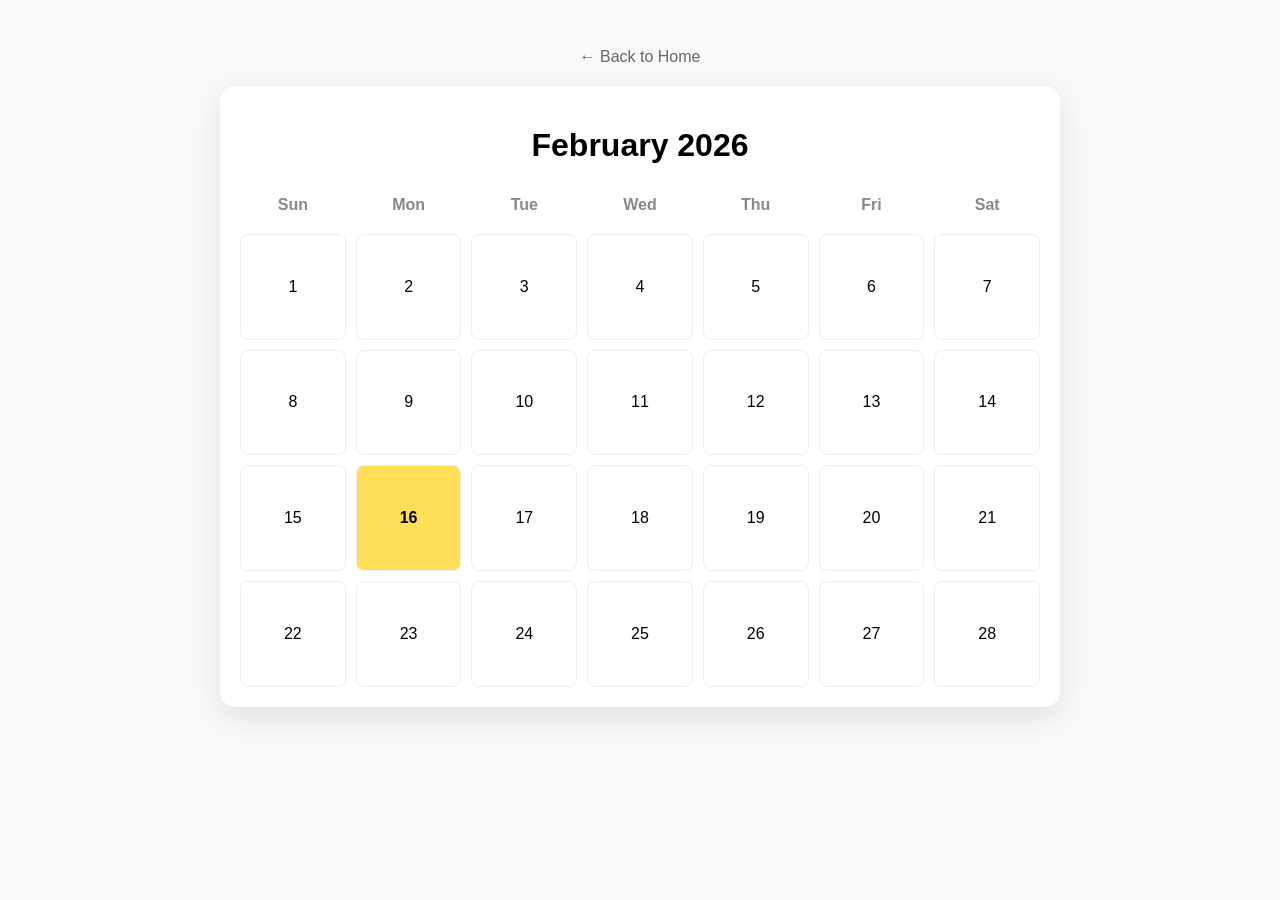
==== calendar.html @ 12e28199 "Create calendar.html" ====
<!DOCTYPE html>
<html lang="en">
<head>
    <meta charset="UTF-8">
    <meta name="viewport" content="width=device-width, initial-scale=1.0">
    <title>Study Calendar</title>
    <style>
        body { font-family: sans-serif; padding: 40px; background-color: #f9f9f9; text-align: center; }
        .back-link { display: block; margin-bottom: 20px; color: #666; text-decoration: none; }
        
        .calendar-container {
            max-width: 800px;
            margin: 0 auto;
            background: white;
            padding: 20px;
            border-radius: 15px;
            box-shadow: 0 10px 30px rgba(0,0,0,0.1);
        }

        .calendar-grid {
            display: grid;
            grid-template-columns: repeat(7, 1fr);
            gap: 10px;
            margin-top: 20px;
        }

        .day-label { font-weight: bold; padding: 10px; color: #888; }
        
        .day {
            aspect-ratio: 1 / 1;
            border: 1px solid #eee;
            display: flex;
            align-items: center;
            justify-content: center;
            border-radius: 8px;
            cursor: pointer;
        }

        .day:hover { background-color: #fff9db; border-color: #ffde59; }
        .today { background-color: #ffde59; font-weight: bold; }
    </style>
</head>
<body>

    <a href="index.html" class="back-link">← Back to Home</a>
    
    <div class="calendar-container">
        <h1>February 2026</h1>
        <div class="calendar-grid">
            <div class="day-label">Sun</div><div class="day-label">Mon</div>
            <div class="day-label">Tue</div><div class="day-label">Wed</div>
            <div class="day-label">Thu</div><div class="day-label">Fri</div>
            <div class="day-label">Sat</div>

            <div class="day">1</div><div class="day">2</div><div class="day">3</div>
            <div class="day">4</div><div class="day">5</div><div class="day">6</div>
            <div class="day">7</div><div class="day">8</div><div class="day">9</div>
            <div class="day">10</div><div class="day">11</div><div class="day">12</div>
            <div class="day">13</div><div class="day">14</div><div class="day">15</div>
            <div class="day today">16</div> <div class="day">17</div><div class="day">18</div><div class="day">19</div>
            <div class="day">20</div><div class="day">21</div><div class="day">22</div>
            <div class="day">23</div><div class="day">24</div><div class="day">25</div>
            <div class="day">26</div><div class="day">27</div><div class="day">28</div>
        </div>
    </div>

</body>
</html>
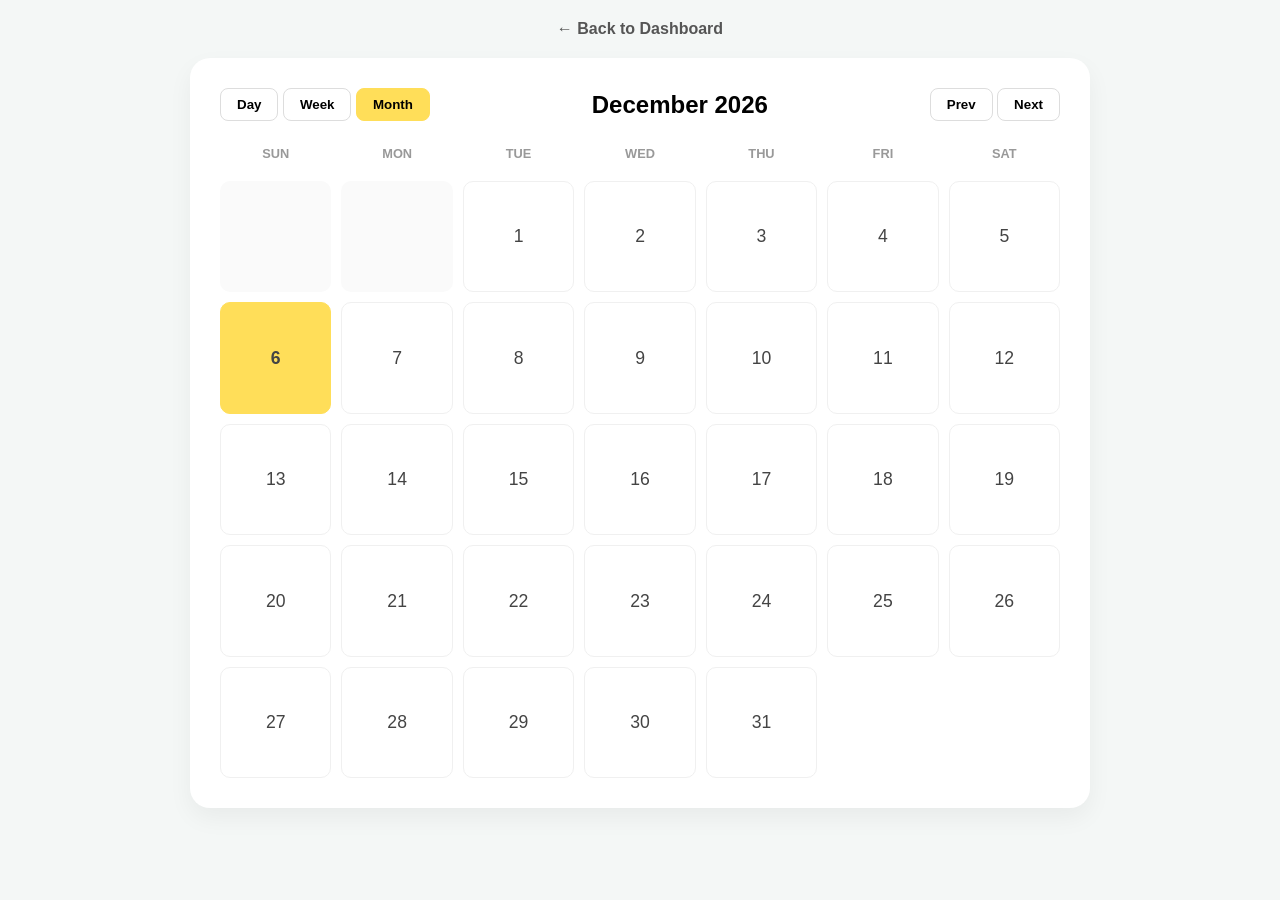
==== commit 4b36d2fc: "Update calendar.html" ====
--- a/calendar.html
+++ b/calendar.html
@@ -3,66 +3,175 @@
 <head>
     <meta charset="UTF-8">
     <meta name="viewport" content="width=device-width, initial-scale=1.0">
-    <title>Study Calendar</title>
+    <title>Study Calendar - Dynamic</title>
     <style>
-        body { font-family: sans-serif; padding: 40px; background-color: #f9f9f9; text-align: center; }
-        .back-link { display: block; margin-bottom: 20px; color: #666; text-decoration: none; }
+        * { margin: 0; padding: 0; box-sizing: border-box; }
+        body { font-family: 'Segoe UI', sans-serif; background-color: #f4f7f6; padding: 20px; text-align: center; }
+        
+        .back-link { display: inline-block; margin-bottom: 20px; color: #555; text-decoration: none; font-weight: bold; }
         
         .calendar-container {
-            max-width: 800px;
+            max-width: 900px;
             margin: 0 auto;
             background: white;
-            padding: 20px;
-            border-radius: 15px;
-            box-shadow: 0 10px 30px rgba(0,0,0,0.1);
+            padding: 30px;
+            border-radius: 20px;
+            box-shadow: 0 10px 25px rgba(0,0,0,0.05);
         }
 
+        /* View & Navigation Controls */
+        .controls {
+            display: flex;
+            justify-content: space-between;
+            align-items: center;
+            margin-bottom: 25px;
+            flex-wrap: wrap;
+            gap: 15px;
+        }
+
+        .view-switcher button, .nav-buttons button {
+            padding: 8px 16px;
+            border: 1px solid #ddd;
+            background: white;
+            cursor: pointer;
+            border-radius: 8px;
+            font-weight: 600;
+            transition: 0.2s;
+        }
+
+        .view-switcher button.active { background: #ffde59; border-color: #ffde59; }
+        .nav-buttons button:hover { background: #eee; }
+
+        #monthDisplay { font-size: 1.5rem; font-weight: 800; min-width: 200px; }
+
+        /* Grid Setup */
         .calendar-grid {
             display: grid;
             grid-template-columns: repeat(7, 1fr);
             gap: 10px;
-            margin-top: 20px;
         }
 
-        .day-label { font-weight: bold; padding: 10px; color: #888; }
+        .day-header { font-weight: bold; color: #999; text-transform: uppercase; font-size: 0.8rem; padding-bottom: 10px; }
         
         .day {
-            aspect-ratio: 1 / 1;
-            border: 1px solid #eee;
+            aspect-ratio: 1/1;
+            border: 1px solid #f0f0f0;
+            border-radius: 10px;
             display: flex;
+            flex-direction: column;
             align-items: center;
             justify-content: center;
-            border-radius: 8px;
-            cursor: pointer;
+            font-size: 1.1rem;
+            color: #444;
+            transition: 0.2s;
         }
 
-        .day:hover { background-color: #fff9db; border-color: #ffde59; }
-        .today { background-color: #ffde59; font-weight: bold; }
+        .day:hover { background-color: #fffde7; border-color: #ffde59; cursor: pointer; }
+        .padding-day { background-color: #fafafa; color: #ccc; border: none; }
+        .today { background-color: #ffde59; font-weight: bold; border-color: #ffde59; }
+
+        /* Responsive */
+        @media (max-width: 600px) {
+            .controls { justify-content: center; }
+            #monthDisplay { width: 100%; order: -1; }
+        }
     </style>
 </head>
 <body>
 
-    <a href="index.html" class="back-link">← Back to Home</a>
+    <a href="index.html" class="back-link">← Back to Dashboard</a>
     
     <div class="calendar-container">
-        <h1>February 2026</h1>
-        <div class="calendar-grid">
-            <div class="day-label">Sun</div><div class="day-label">Mon</div>
-            <div class="day-label">Tue</div><div class="day-label">Wed</div>
-            <div class="day-label">Thu</div><div class="day-label">Fri</div>
-            <div class="day-label">Sat</div>
+        <div class="controls">
+            <div class="view-switcher">
+                <button onclick="changeView('day')">Day</button>
+                <button onclick="changeView('week')">Week</button>
+                <button class="active" onclick="changeView('month')">Month</button>
+            </div>
 
-            <div class="day">1</div><div class="day">2</div><div class="day">3</div>
-            <div class="day">4</div><div class="day">5</div><div class="day">6</div>
-            <div class="day">7</div><div class="day">8</div><div class="day">9</div>
-            <div class="day">10</div><div class="day">11</div><div class="day">12</div>
-            <div class="day">13</div><div class="day">14</div><div class="day">15</div>
-            <div class="day today">16</div> <div class="day">17</div><div class="day">18</div><div class="day">19</div>
-            <div class="day">20</div><div class="day">21</div><div class="day">22</div>
-            <div class="day">23</div><div class="day">24</div><div class="day">25</div>
-            <div class="day">26</div><div class="day">27</div><div class="day">28</div>
+            <div id="monthDisplay"></div>
+
+            <div class="nav-buttons">
+                <button onclick="moveMonth(-1)">Prev</button>
+                <button onclick="moveMonth(1)">Next</button>
+            </div>
         </div>
+
+        <div id="calendarGrid" class="calendar-grid">
+            </div>
     </div>
 
+    <script>
+        let nav = 0; // Tracks which month we are looking at (0 = current)
+        const calendarGrid = document.getElementById('calendarGrid');
+        const monthDisplay = document.getElementById('monthDisplay');
+
+        function loadCalendar() {
+            const dt = new Date();
+            if (nav !== 0) {
+                dt.setMonth(new Date().getMonth() + nav);
+            }
+
+            const day = dt.getDate();
+            const month = dt.getMonth();
+            const year = dt.getFullYear();
+
+            const firstDayOfMonth = new Date(year, month, 1);
+            const daysInMonth = new Date(year, month + 1, 0).getDate();
+            
+            const dateString = firstDayOfMonth.toLocaleDateString('en-us', {
+                weekday: 'long',
+                year: 'numeric',
+                month: 'long',
+                day: 'numeric',
+            });
+
+            const padDays = firstDayOfMonth.getDay();
+
+            monthDisplay.innerText = `${dt.toLocaleDateString('en-us', { month: 'long' })} ${year}`;
+            calendarGrid.innerHTML = '';
+
+            // Add Headers
+            const weekDays = ['Sun', 'Mon', 'Tue', 'Wed', 'Thu', 'Fri', 'Sat'];
+            weekDays.forEach(d => {
+                const daySq = document.createElement('div');
+                daySq.classList.add('day-header');
+                daySq.innerText = d;
+                calendarGrid.appendChild(daySq);
+            });
+
+            // Add Padding Days (empty days from previous month)
+            for(let i = 1; i <= padDays; i++) {
+                const daySq = document.createElement('div');
+                daySq.classList.add('day', 'padding-day');
+                calendarGrid.appendChild(daySq);
+            }
+
+            // Add Actual Days
+            for(let i = 1; i <= daysInMonth; i++) {
+                const daySq = document.createElement('div');
+                daySq.classList.add('day');
+                daySq.innerText = i;
+
+                if (i === new Date().getDate() && nav === 0) {
+                    daySq.classList.add('today');
+                }
+
+                calendarGrid.appendChild(daySq);
+            }
+        }
+
+        function moveMonth(dir) {
+            nav += dir;
+            loadCalendar();
+        }
+
+        function changeView(view) {
+            alert("Switching to " + view + " view! (This would trigger a different layout in a full app)");
+            // Note: For a real app, this would swap the grid for a single-day or 7-day view.
+        }
+
+        loadCalendar();
+    </script>
 </body>
 </html>
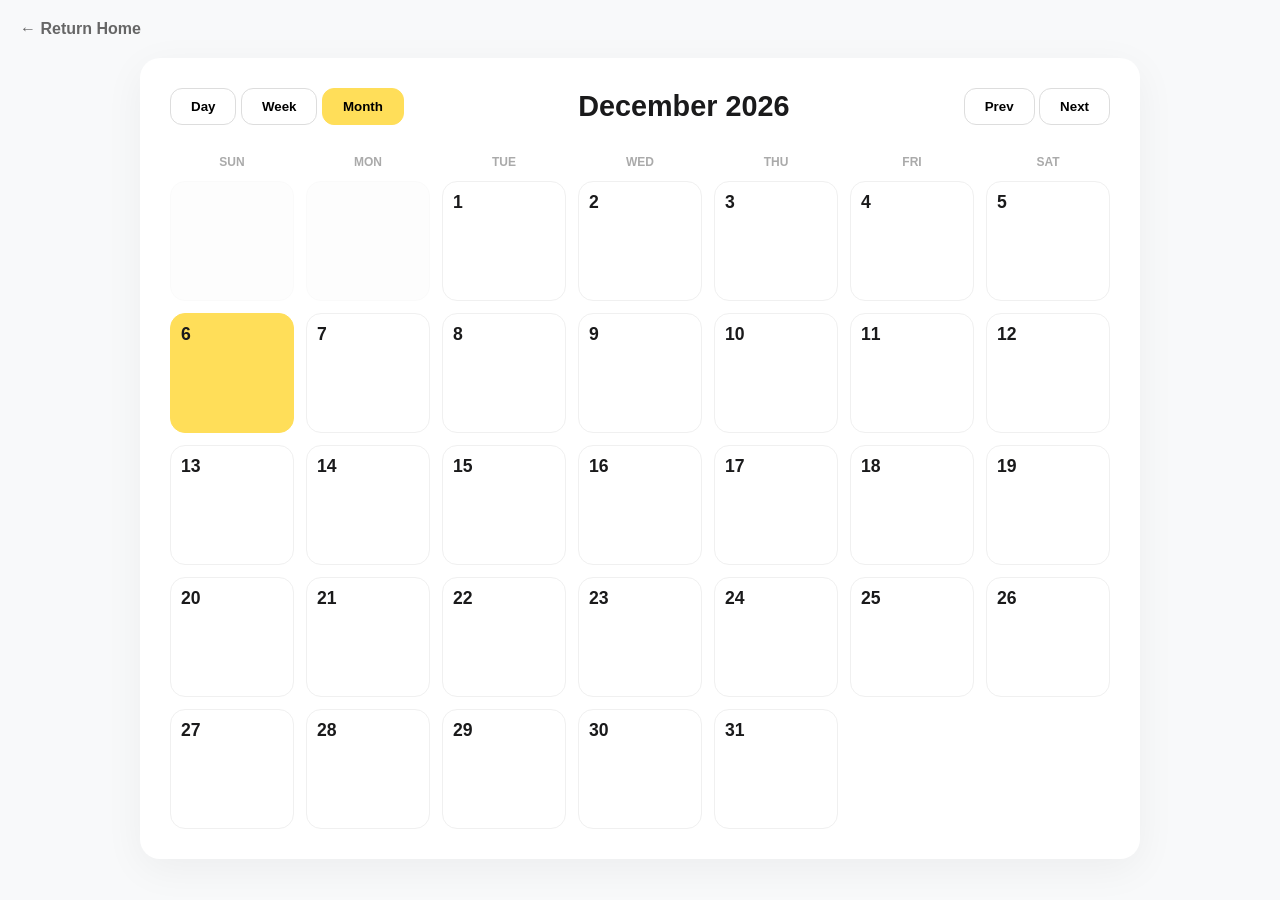
==== commit ddb7b54a: "Update calendar.html" ====
--- a/calendar.html
+++ b/calendar.html
@@ -3,175 +3,266 @@
 <head>
     <meta charset="UTF-8">
     <meta name="viewport" content="width=device-width, initial-scale=1.0">
-    <title>Study Calendar - Dynamic</title>
+    <title>Study App - Dynamic Calendar</title>
     <style>
+        :root {
+            --primary-yellow: #ffde59;
+            --hover-yellow: #fbd01e;
+            --bg-gray: #f8f9fa;
+            --text-dark: #1a1a1b;
+        }
+
         * { margin: 0; padding: 0; box-sizing: border-box; }
-        body { font-family: 'Segoe UI', sans-serif; background-color: #f4f7f6; padding: 20px; text-align: center; }
-        
-        .back-link { display: inline-block; margin-bottom: 20px; color: #555; text-decoration: none; font-weight: bold; }
-        
+        
+        body { 
+            font-family: 'Segoe UI', Tahoma, Geneva, Verdana, sans-serif; 
+            background-color: var(--bg-gray); 
+            padding: 20px; 
+            color: var(--text-dark);
+        }
+
+        .back-link { 
+            display: inline-block; 
+            margin-bottom: 20px; 
+            color: #666; 
+            text-decoration: none; 
+            font-weight: 600;
+        }
+
         .calendar-container {
-            max-width: 900px;
+            max-width: 1000px;
             margin: 0 auto;
             background: white;
             padding: 30px;
             border-radius: 20px;
-            box-shadow: 0 10px 25px rgba(0,0,0,0.05);
-        }
-
-        /* View & Navigation Controls */
-        .controls {
+            box-shadow: 0 10px 40px rgba(0,0,0,0.05);
+        }
+
+        /* Controls Section */
+        .header-controls {
             display: flex;
             justify-content: space-between;
             align-items: center;
-            margin-bottom: 25px;
+            margin-bottom: 30px;
             flex-wrap: wrap;
             gap: 15px;
         }
 
         .view-switcher button, .nav-buttons button {
-            padding: 8px 16px;
+            padding: 10px 20px;
             border: 1px solid #ddd;
             background: white;
             cursor: pointer;
-            border-radius: 8px;
-            font-weight: 600;
-            transition: 0.2s;
-        }
-
-        .view-switcher button.active { background: #ffde59; border-color: #ffde59; }
-        .nav-buttons button:hover { background: #eee; }
-
-        #monthDisplay { font-size: 1.5rem; font-weight: 800; min-width: 200px; }
-
-        /* Grid Setup */
+            border-radius: 12px;
+            font-weight: 700;
+            transition: 0.3s;
+        }
+
+        .view-switcher button.active {
+            background: var(--primary-yellow);
+            border-color: var(--primary-yellow);
+        }
+
+        #monthDisplay { font-size: 1.8rem; font-weight: 900; }
+
+        /* Grid Layouts */
         .calendar-grid {
             display: grid;
-            grid-template-columns: repeat(7, 1fr);
-            gap: 10px;
-        }
-
-        .day-header { font-weight: bold; color: #999; text-transform: uppercase; font-size: 0.8rem; padding-bottom: 10px; }
-        
-        .day {
-            aspect-ratio: 1/1;
+            gap: 12px;
+            transition: all 0.3s ease;
+        }
+
+        /* Month View Specifics */
+        .grid-month { grid-template-columns: repeat(7, 1fr); }
+        
+        /* Week View Specifics */
+        .grid-week { grid-template-columns: repeat(7, 1fr); }
+
+        /* Day View Specifics */
+        .grid-day { grid-template-columns: 1fr; }
+
+        .day-header { 
+            font-weight: bold; 
+            color: #aaa; 
+            text-transform: uppercase; 
+            font-size: 0.75rem; 
+            text-align: center;
+        }
+        
+        .day-box {
+            min-height: 120px;
             border: 1px solid #f0f0f0;
-            border-radius: 10px;
+            border-radius: 15px;
+            padding: 10px;
             display: flex;
             flex-direction: column;
-            align-items: center;
-            justify-content: center;
-            font-size: 1.1rem;
+            transition: 0.2s;
+        }
+
+        .day-box:hover { background-color: #fffef0; border-color: var(--primary-yellow); }
+        
+        .today { 
+            background-color: var(--primary-yellow) !important; 
+            border-color: var(--primary-yellow);
+        }
+
+        .padding-day { background-color: #fafafa; opacity: 0.3; }
+
+        /* Task Input Area for Day/Week View */
+        .task-input {
+            width: 100%;
+            border: none;
+            background: transparent;
+            font-family: inherit;
+            resize: none;
+            outline: none;
+            margin-top: 5px;
+            font-size: 0.9rem;
             color: #444;
-            transition: 0.2s;
-        }
-
-        .day:hover { background-color: #fffde7; border-color: #ffde59; cursor: pointer; }
-        .padding-day { background-color: #fafafa; color: #ccc; border: none; }
-        .today { background-color: #ffde59; font-weight: bold; border-color: #ffde59; }
-
-        /* Responsive */
-        @media (max-width: 600px) {
-            .controls { justify-content: center; }
-            #monthDisplay { width: 100%; order: -1; }
+        }
+
+        .day-title { font-weight: 800; font-size: 1.1rem; margin-bottom: 5px; }
+
+        @media (max-width: 768px) {
+            .grid-week { grid-template-columns: 1fr; }
+            #monthDisplay { font-size: 1.4rem; order: -1; width: 100%; text-align: center; }
         }
     </style>
 </head>
 <body>
 
-    <a href="index.html" class="back-link">← Back to Dashboard</a>
+    <a href="index.html" class="back-link">← Return Home</a>
     
     <div class="calendar-container">
-        <div class="controls">
+        <div class="header-controls">
             <div class="view-switcher">
-                <button onclick="changeView('day')">Day</button>
-                <button onclick="changeView('week')">Week</button>
-                <button class="active" onclick="changeView('month')">Month</button>
+                <button id="dayBtn" onclick="changeView('day')">Day</button>
+                <button id="weekBtn" onclick="changeView('week')">Week</button>
+                <button id="monthBtn" class="active" onclick="changeView('month')">Month</button>
             </div>
 
             <div id="monthDisplay"></div>
 
             <div class="nav-buttons">
-                <button onclick="moveMonth(-1)">Prev</button>
-                <button onclick="moveMonth(1)">Next</button>
+                <button onclick="moveTime(-1)">Prev</button>
+                <button onclick="moveTime(1)">Next</button>
             </div>
         </div>
 
-        <div id="calendarGrid" class="calendar-grid">
+        <div id="calendarGrid" class="calendar-grid grid-month">
             </div>
     </div>
 
     <script>
-        let nav = 0; // Tracks which month we are looking at (0 = current)
+        let nav = 0; // Displacement from current date
+        let view = 'month'; // 'day', 'week', 'month'
         const calendarGrid = document.getElementById('calendarGrid');
         const monthDisplay = document.getElementById('monthDisplay');
 
-        function loadCalendar() {
+        function init() {
+            render();
+        }
+
+        function render() {
             const dt = new Date();
             if (nav !== 0) {
-                dt.setMonth(new Date().getMonth() + nav);
-            }
-
-            const day = dt.getDate();
+                if (view === 'month') dt.setMonth(new Date().getMonth() + nav);
+                else if (view === 'week') dt.setDate(new Date().getDate() + (nav * 7));
+                else dt.setDate(new Date().getDate() + nav);
+            }
+
+            calendarGrid.innerHTML = '';
+            calendarGrid.className = 'calendar-grid'; // Reset
+
+            if (view === 'month') renderMonthView(dt);
+            else if (view === 'week') renderWeekView(dt);
+            else renderDayView(dt);
+        }
+
+        function renderMonthView(dt) {
+            calendarGrid.classList.add('grid-month');
+            const year = dt.getFullYear();
             const month = dt.getMonth();
-            const year = dt.getFullYear();
-
-            const firstDayOfMonth = new Date(year, month, 1);
+            monthDisplay.innerText = dt.toLocaleDateString('en-us', { month: 'long', year: 'numeric' });
+
+            const firstDay = new Date(year, month, 1).getDay();
             const daysInMonth = new Date(year, month + 1, 0).getDate();
+
+            ['Sun', 'Mon', 'Tue', 'Wed', 'Thu', 'Fri', 'Sat'].forEach(d => {
+                const h = document.createElement('div');
+                h.className = 'day-header';
+                h.innerText = d;
+                calendarGrid.appendChild(h);
+            });
+
+            for(let i = 0; i < firstDay; i++) {
+                const p = document.createElement('div');
+                p.className = 'day-box padding-day';
+                calendarGrid.appendChild(p);
+            }
+
+            for(let i = 1; i <= daysInMonth; i++) {
+                const d = document.createElement('div');
+                d.className = 'day-box';
+                if (i === new Date().getDate() && nav === 0) d.classList.add('today');
+                d.innerHTML = `<div class="day-title">${i}</div>`;
+                calendarGrid.appendChild(d);
+            }
+        }
+
+        function renderWeekView(dt) {
+            calendarGrid.classList.add('grid-week');
+            const startOfWeek = new Date(dt);
+            startOfWeek.setDate(dt.getDate() - dt.getDay());
             
-            const dateString = firstDayOfMonth.toLocaleDateString('en-us', {
-                weekday: 'long',
-                year: 'numeric',
-                month: 'long',
-                day: 'numeric',
-            });
-
-            const padDays = firstDayOfMonth.getDay();
-
-            monthDisplay.innerText = `${dt.toLocaleDateString('en-us', { month: 'long' })} ${year}`;
-            calendarGrid.innerHTML = '';
-
-            // Add Headers
-            const weekDays = ['Sun', 'Mon', 'Tue', 'Wed', 'Thu', 'Fri', 'Sat'];
-            weekDays.forEach(d => {
-                const daySq = document.createElement('div');
-                daySq.classList.add('day-header');
-                daySq.innerText = d;
-                calendarGrid.appendChild(daySq);
-            });
-
-            // Add Padding Days (empty days from previous month)
-            for(let i = 1; i <= padDays; i++) {
-                const daySq = document.createElement('div');
-                daySq.classList.add('day', 'padding-day');
-                calendarGrid.appendChild(daySq);
-            }
-
-            // Add Actual Days
-            for(let i = 1; i <= daysInMonth; i++) {
-                const daySq = document.createElement('div');
-                daySq.classList.add('day');
-                daySq.innerText = i;
-
-                if (i === new Date().getDate() && nav === 0) {
-                    daySq.classList.add('today');
-                }
-
-                calendarGrid.appendChild(daySq);
-            }
-        }
-
-        function moveMonth(dir) {
+            monthDisplay.innerText = "Week of " + startOfWeek.toLocaleDateString('en-us', { month: 'short', day: 'numeric' });
+
+            for(let i = 0; i < 7; i++) {
+                const day = new Date(startOfWeek);
+                day.setDate(startOfWeek.getDate() + i);
+                createTaskBox(day);
+            }
+        }
+
+        function renderDayView(dt) {
+            calendarGrid.classList.add('grid-day');
+            monthDisplay.innerText = dt.toLocaleDateString('en-us', { weekday: 'long', month: 'long', day: 'numeric' });
+            createTaskBox(dt, true);
+        }
+
+        function createTaskBox(date, isFullDay = false) {
+            const key = `task-${date.toDateString()}`;
+            const savedTask = localStorage.getItem(key) || "";
+
+            const box = document.createElement('div');
+            box.className = 'day-box';
+            if (isFullDay) box.style.minHeight = '400px';
+
+            box.innerHTML = `
+                <div class="day-title">${date.toLocaleDateString('en-us', { weekday: 'short', day: 'numeric' })}</div>
+                <textarea class="task-input" placeholder="Type study goals..." oninput="saveTask('${key}', this.value)">${savedTask}</textarea>
+            `;
+            calendarGrid.appendChild(box);
+        }
+
+        function saveTask(key, value) {
+            localStorage.setItem(key, value);
+        }
+
+        function moveTime(dir) {
             nav += dir;
-            loadCalendar();
-        }
-
-        function changeView(view) {
-            alert("Switching to " + view + " view! (This would trigger a different layout in a full app)");
-            // Note: For a real app, this would swap the grid for a single-day or 7-day view.
-        }
-
-        loadCalendar();
+            render();
+        }
+
+        function changeView(newView) {
+            view = newView;
+            nav = 0; // Reset navigation when switching views
+            document.querySelectorAll('.view-switcher button').forEach(b => b.classList.remove('active'));
+            document.getElementById(newView + 'Btn').classList.add('active');
+            render();
+        }
+
+        init();
     </script>
 </body>
 </html>
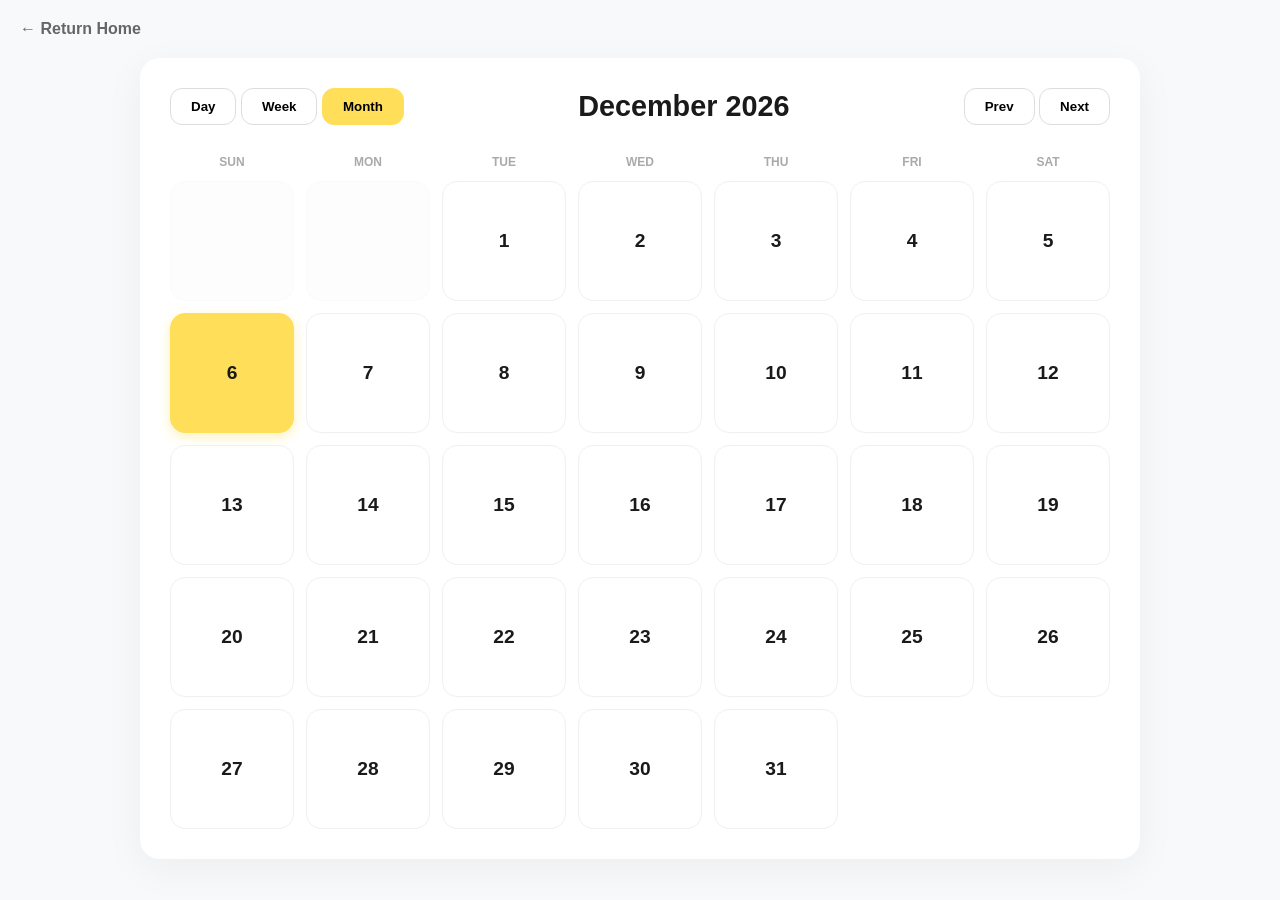
==== commit 9bed9b71: "Update calendar.html" ====
--- a/calendar.html
+++ b/calendar.html
@@ -3,7 +3,7 @@
 <head>
     <meta charset="UTF-8">
     <meta name="viewport" content="width=device-width, initial-scale=1.0">
-    <title>Study App - Dynamic Calendar</title>
+    <title>Study App - Clean Calendar</title>
     <style>
         :root {
             --primary-yellow: #ffde59;
@@ -15,7 +15,7 @@
         * { margin: 0; padding: 0; box-sizing: border-box; }
         
         body { 
-            font-family: 'Segoe UI', Tahoma, Geneva, Verdana, sans-serif; 
+            font-family: 'Segoe UI', sans-serif; 
             background-color: var(--bg-gray); 
             padding: 20px; 
             color: var(--text-dark);
@@ -38,7 +38,6 @@
             box-shadow: 0 10px 40px rgba(0,0,0,0.05);
         }
 
-        /* Controls Section */
         .header-controls {
             display: flex;
             justify-content: space-between;
@@ -65,20 +64,12 @@
 
         #monthDisplay { font-size: 1.8rem; font-weight: 900; }
 
-        /* Grid Layouts */
         .calendar-grid {
             display: grid;
             gap: 12px;
-            transition: all 0.3s ease;
-        }
-
-        /* Month View Specifics */
-        .grid-month { grid-template-columns: repeat(7, 1fr); }
-        
-        /* Week View Specifics */
-        .grid-week { grid-template-columns: repeat(7, 1fr); }
-
-        /* Day View Specifics */
+        }
+
+        .grid-month, .grid-week { grid-template-columns: repeat(7, 1fr); }
         .grid-day { grid-template-columns: 1fr; }
 
         .day-header { 
@@ -93,39 +84,30 @@
             min-height: 120px;
             border: 1px solid #f0f0f0;
             border-radius: 15px;
-            padding: 10px;
+            padding: 15px;
             display: flex;
             flex-direction: column;
+            align-items: center;
+            justify-content: center;
             transition: 0.2s;
-        }
-
-        .day-box:hover { background-color: #fffef0; border-color: var(--primary-yellow); }
-        
+            text-align: center;
+        }
+
+        /* Today Highlight (Works in all views) */
         .today { 
             background-color: var(--primary-yellow) !important; 
-            border-color: var(--primary-yellow);
-        }
+            border-color: var(--primary-yellow) !important;
+            box-shadow: 0 4px 12px rgba(255, 222, 89, 0.4);
+        }
+
+        .day-title { font-weight: 800; font-size: 1.2rem; }
+        .day-subtitle { font-size: 0.8rem; color: #888; margin-top: 4px; }
 
         .padding-day { background-color: #fafafa; opacity: 0.3; }
-
-        /* Task Input Area for Day/Week View */
-        .task-input {
-            width: 100%;
-            border: none;
-            background: transparent;
-            font-family: inherit;
-            resize: none;
-            outline: none;
-            margin-top: 5px;
-            font-size: 0.9rem;
-            color: #444;
-        }
-
-        .day-title { font-weight: 800; font-size: 1.1rem; margin-bottom: 5px; }
 
         @media (max-width: 768px) {
             .grid-week { grid-template-columns: 1fr; }
-            #monthDisplay { font-size: 1.4rem; order: -1; width: 100%; text-align: center; }
+            #monthDisplay { font-size: 1.4rem; width: 100%; text-align: center; }
         }
     </style>
 </head>
@@ -149,22 +131,18 @@
             </div>
         </div>
 
-        <div id="calendarGrid" class="calendar-grid grid-month">
-            </div>
+        <div id="calendarGrid" class="calendar-grid grid-month"></div>
     </div>
 
     <script>
-        let nav = 0; // Displacement from current date
-        let view = 'month'; // 'day', 'week', 'month'
+        let nav = 0; 
+        let view = 'month';
         const calendarGrid = document.getElementById('calendarGrid');
         const monthDisplay = document.getElementById('monthDisplay');
 
-        function init() {
-            render();
-        }
-
         function render() {
             const dt = new Date();
+            // Adjust date based on navigation
             if (nav !== 0) {
                 if (view === 'month') dt.setMonth(new Date().getMonth() + nav);
                 else if (view === 'week') dt.setDate(new Date().getDate() + (nav * 7));
@@ -172,11 +150,18 @@
             }
 
             calendarGrid.innerHTML = '';
-            calendarGrid.className = 'calendar-grid'; // Reset
+            calendarGrid.className = 'calendar-grid';
 
             if (view === 'month') renderMonthView(dt);
             else if (view === 'week') renderWeekView(dt);
             else renderDayView(dt);
+        }
+
+        function isToday(date) {
+            const today = new Date();
+            return date.getDate() === today.getDate() &&
+                   date.getMonth() === today.getMonth() &&
+                   date.getFullYear() === today.getFullYear();
         }
 
         function renderMonthView(dt) {
@@ -202,9 +187,10 @@
             }
 
             for(let i = 1; i <= daysInMonth; i++) {
+                const dateObj = new Date(year, month, i);
                 const d = document.createElement('div');
                 d.className = 'day-box';
-                if (i === new Date().getDate() && nav === 0) d.classList.add('today');
+                if (isToday(dateObj)) d.classList.add('today');
                 d.innerHTML = `<div class="day-title">${i}</div>`;
                 calendarGrid.appendChild(d);
             }
@@ -215,38 +201,35 @@
             const startOfWeek = new Date(dt);
             startOfWeek.setDate(dt.getDate() - dt.getDay());
             
-            monthDisplay.innerText = "Week of " + startOfWeek.toLocaleDateString('en-us', { month: 'short', day: 'numeric' });
+            monthDisplay.innerText = "Week View";
 
             for(let i = 0; i < 7; i++) {
                 const day = new Date(startOfWeek);
                 day.setDate(startOfWeek.getDate() + i);
-                createTaskBox(day);
+                
+                const box = document.createElement('div');
+                box.className = 'day-box';
+                if (isToday(day)) box.classList.add('today');
+                
+                box.innerHTML = `
+                    <div class="day-title">${day.getDate()}</div>
+                    <div class="day-subtitle">${day.toLocaleDateString('en-us', { weekday: 'short' })}</div>
+                `;
+                calendarGrid.appendChild(box);
             }
         }
 
         function renderDayView(dt) {
             calendarGrid.classList.add('grid-day');
             monthDisplay.innerText = dt.toLocaleDateString('en-us', { weekday: 'long', month: 'long', day: 'numeric' });
-            createTaskBox(dt, true);
-        }
-
-        function createTaskBox(date, isFullDay = false) {
-            const key = `task-${date.toDateString()}`;
-            const savedTask = localStorage.getItem(key) || "";
-
+            
             const box = document.createElement('div');
             box.className = 'day-box';
-            if (isFullDay) box.style.minHeight = '400px';
-
-            box.innerHTML = `
-                <div class="day-title">${date.toLocaleDateString('en-us', { weekday: 'short', day: 'numeric' })}</div>
-                <textarea class="task-input" placeholder="Type study goals..." oninput="saveTask('${key}', this.value)">${savedTask}</textarea>
-            `;
+            box.style.minHeight = '300px';
+            if (isToday(dt)) box.classList.add('today');
+            
+            box.innerHTML = `<div class="day-title" style="font-size: 3rem;">${dt.getDate()}</div>`;
             calendarGrid.appendChild(box);
-        }
-
-        function saveTask(key, value) {
-            localStorage.setItem(key, value);
         }
 
         function moveTime(dir) {
@@ -256,13 +239,13 @@
 
         function changeView(newView) {
             view = newView;
-            nav = 0; // Reset navigation when switching views
+            nav = 0; 
             document.querySelectorAll('.view-switcher button').forEach(b => b.classList.remove('active'));
             document.getElementById(newView + 'Btn').classList.add('active');
             render();
         }
 
-        init();
+        render();
     </script>
 </body>
 </html>
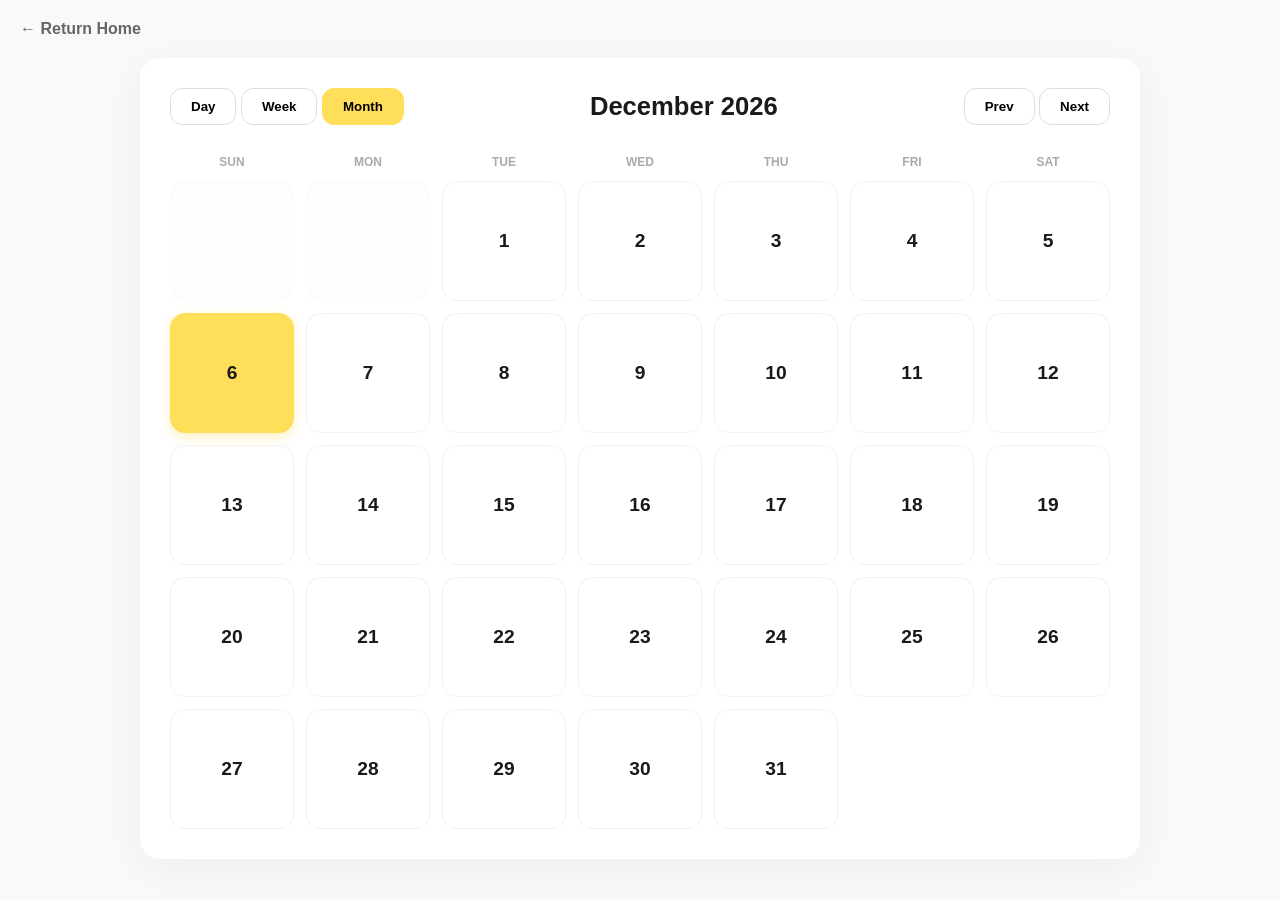
==== commit 91d94804: "Update calendar.html" ====
--- a/calendar.html
+++ b/calendar.html
@@ -62,7 +62,7 @@
             border-color: var(--primary-yellow);
         }
 
-        #monthDisplay { font-size: 1.8rem; font-weight: 900; }
+        #monthDisplay { font-size: 1.6rem; font-weight: 900; }
 
         .calendar-grid {
             display: grid;
@@ -93,7 +93,6 @@
             text-align: center;
         }
 
-        /* Today Highlight (Works in all views) */
         .today { 
             background-color: var(--primary-yellow) !important; 
             border-color: var(--primary-yellow) !important;
@@ -107,7 +106,7 @@
 
         @media (max-width: 768px) {
             .grid-week { grid-template-columns: 1fr; }
-            #monthDisplay { font-size: 1.4rem; width: 100%; text-align: center; }
+            #monthDisplay { font-size: 1.2rem; width: 100%; text-align: center; }
         }
     </style>
 </head>
@@ -142,7 +141,6 @@
 
         function render() {
             const dt = new Date();
-            // Adjust date based on navigation
             if (nav !== 0) {
                 if (view === 'month') dt.setMonth(new Date().getMonth() + nav);
                 else if (view === 'week') dt.setDate(new Date().getDate() + (nav * 7));
@@ -198,10 +196,17 @@
 
         function renderWeekView(dt) {
             calendarGrid.classList.add('grid-week');
+            
+            // Calculate start and end of week
             const startOfWeek = new Date(dt);
             startOfWeek.setDate(dt.getDate() - dt.getDay());
-            
-            monthDisplay.innerText = "Week View";
+            const endOfWeek = new Date(startOfWeek);
+            endOfWeek.setDate(startOfWeek.getDate() + 6);
+            
+            // Dynamic Heading: "Month Day – Month Day, Year"
+            const startStr = startOfWeek.toLocaleDateString('en-us', { month: 'short', day: 'numeric' });
+            const endStr = endOfWeek.toLocaleDateString('en-us', { month: 'short', day: 'numeric', year: 'numeric' });
+            monthDisplay.innerText = `${startStr} – ${endStr}`;
 
             for(let i = 0; i < 7; i++) {
                 const day = new Date(startOfWeek);
@@ -221,14 +226,17 @@
 
         function renderDayView(dt) {
             calendarGrid.classList.add('grid-day');
-            monthDisplay.innerText = dt.toLocaleDateString('en-us', { weekday: 'long', month: 'long', day: 'numeric' });
+            monthDisplay.innerText = dt.toLocaleDateString('en-us', { weekday: 'long', month: 'long', day: 'numeric', year: 'numeric' });
             
             const box = document.createElement('div');
             box.className = 'day-box';
             box.style.minHeight = '300px';
             if (isToday(dt)) box.classList.add('today');
             
-            box.innerHTML = `<div class="day-title" style="font-size: 3rem;">${dt.getDate()}</div>`;
+            box.innerHTML = `
+                <div class="day-subtitle">${dt.toLocaleDateString('en-us', { weekday: 'long' })}</div>
+                <div class="day-title" style="font-size: 4rem;">${dt.getDate()}</div>
+            `;
             calendarGrid.appendChild(box);
         }
 
